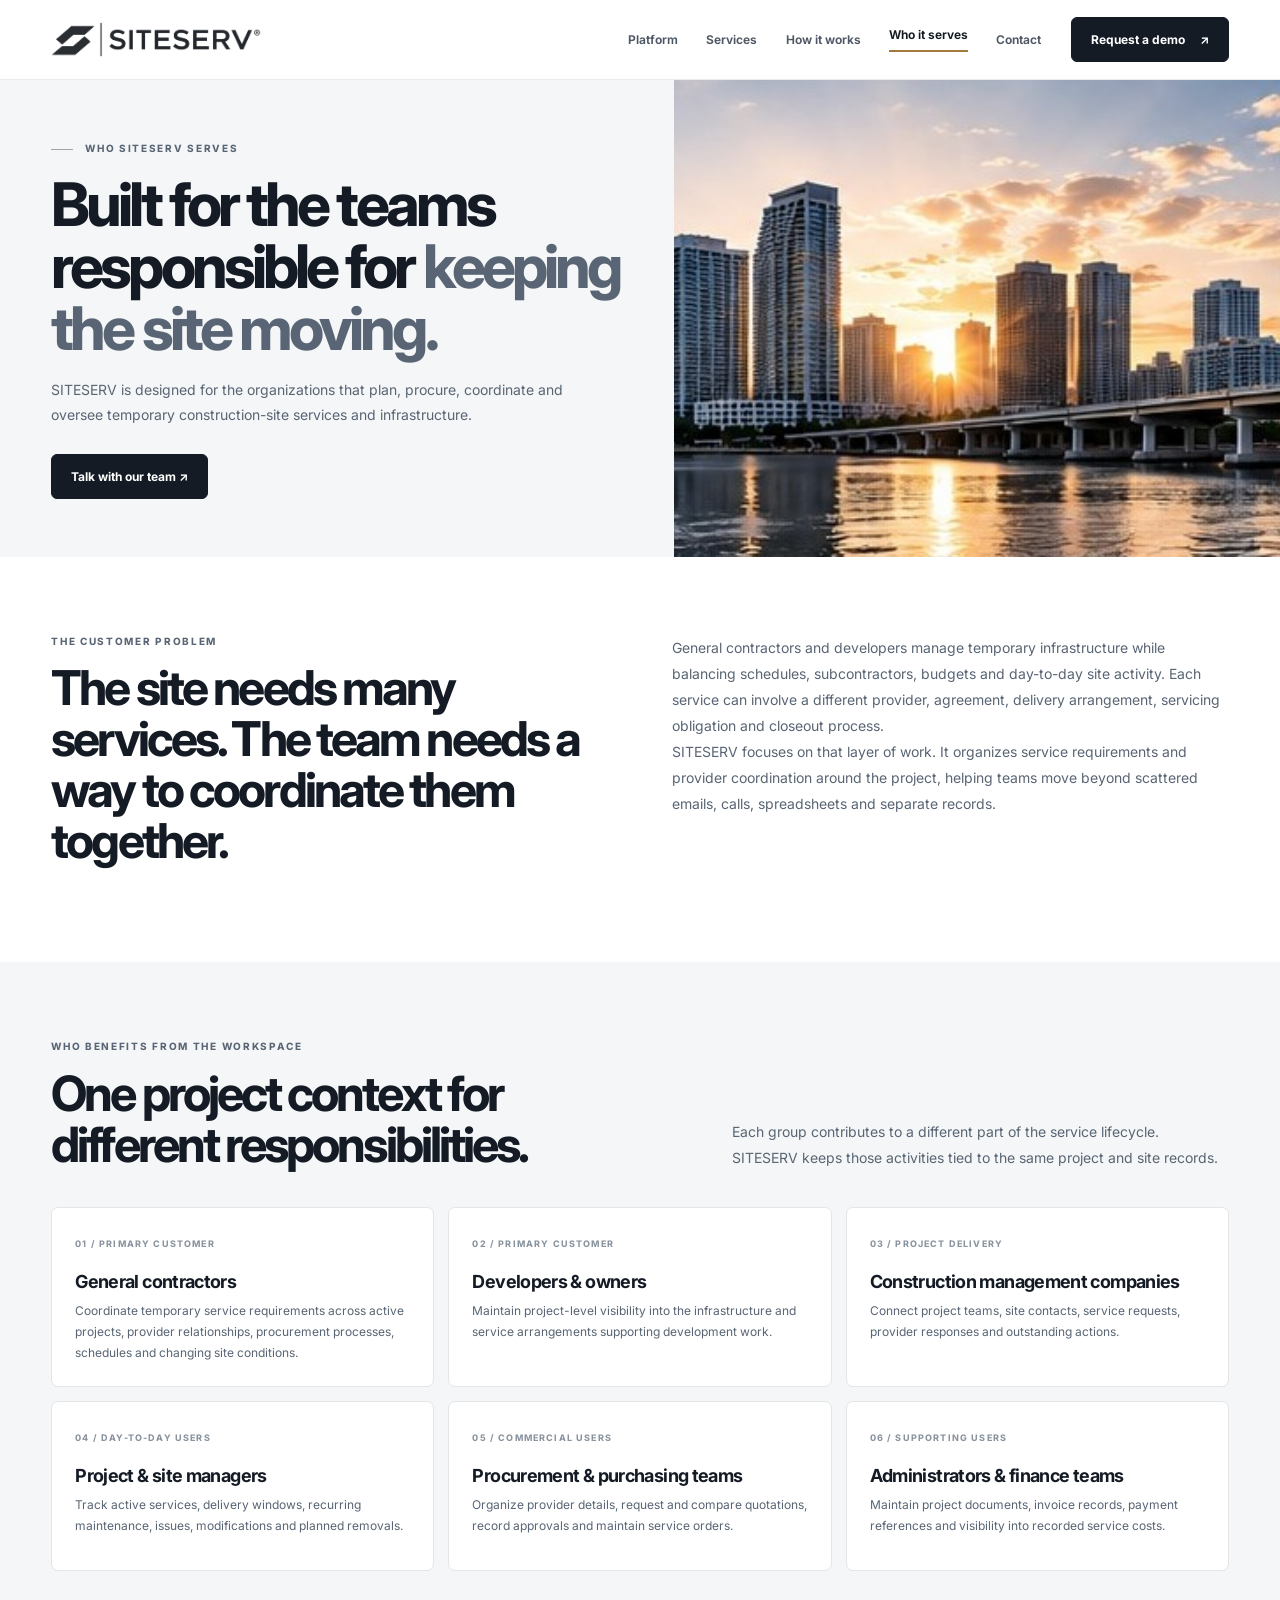
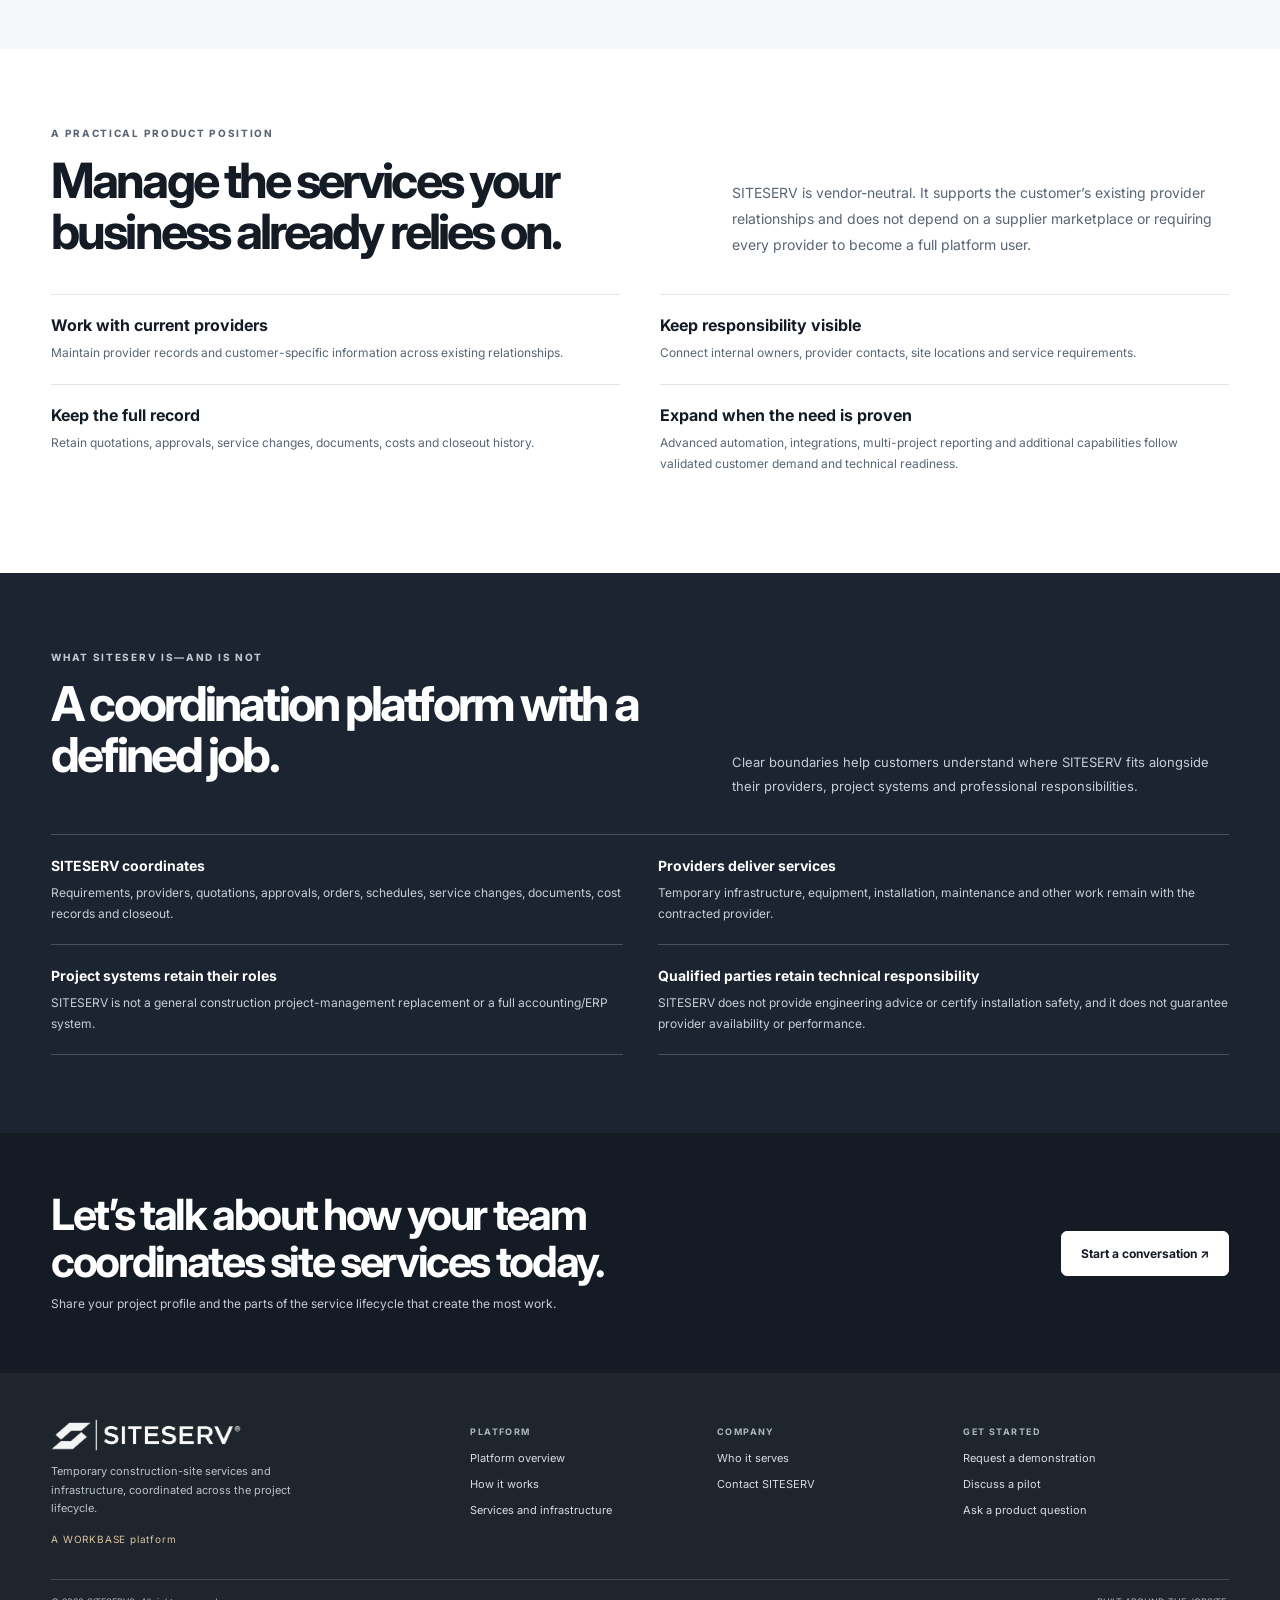
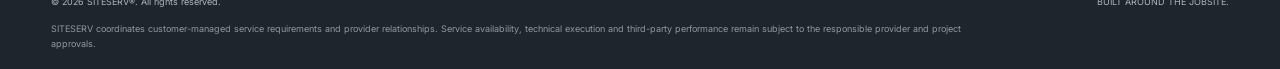
==== about.html @ b241f495 "Initial SITESERV website upload" ====
<!doctype html>
<html lang="en"><head>
<meta charset="utf-8"><meta name="viewport" content="width=device-width, initial-scale=1">
<meta name="description" content="Learn how SITESERV supports general contractors, developers, construction managers, project teams, procurement, operations and finance."><meta name="theme-color" content="#ffffff">
<meta property="og:title" content="Who SITESERV Serves | Construction Project Teams"><meta property="og:description" content="Learn how SITESERV supports general contractors, developers, construction managers, project teams, procurement, operations and finance."><meta property="og:type" content="website">
<title>Who SITESERV Serves | Construction Project Teams</title><link rel="icon" href="assets/siteserv-favicon.png">
<link rel="preconnect" href="https://fonts.googleapis.com"><link rel="preconnect" href="https://fonts.gstatic.com" crossorigin>
<link href="https://fonts.googleapis.com/css2?family=Inter:wght@400;500;600;650;700;750;800&display=swap" rel="stylesheet">
<link rel="stylesheet" href="styles.css"></head><body><a class="skip" href="#main">Skip to content</a>
<header><div class="nav wrap-nav">
  <a class="logo" href="index.html" aria-label="SITESERV home"><img src="assets/siteserv-logo.png" alt="SITESERV"></a>
  <button class="menu" type="button" aria-label="Open navigation" aria-expanded="false" aria-controls="primary-nav">☰</button>
  <nav class="navlinks" id="primary-nav" aria-label="Main navigation"><a href="platform.html" class="">Platform</a><a href="services.html" class="">Services</a><a href="approach.html" class="">How it works</a><a href="about.html" class="active">Who it serves</a><a href="contact.html" class="">Contact</a></nav>
  <a class="navcta" href="contact.html#demo-form">Request a demo <span aria-hidden="true">↗</span></a>
</div></header><main id="main">
<section class="page-hero"><div class="copy"><div class="eyebrow">WHO SITESERV SERVES</div><h1>Built for the teams responsible for <em>keeping the site moving.</em></h1><p>SITESERV is designed for the organizations that plan, procure, coordinate and oversee temporary construction-site services and infrastructure.</p><div class="actions"><a class="btn" href="contact.html#demo-form">Talk with our team ↗</a></div></div><div class="photo"><img src="assets/site-audience-city.jpg" alt="City skyline and commercial development context"></div></section>
<section class="section wrap"><div class="split align-start"><div><div class="label">THE CUSTOMER PROBLEM</div><h2>The site needs many services. The team needs a way to coordinate them together.</h2></div><div><p class="bodycopy">General contractors and developers manage temporary infrastructure while balancing schedules, subcontractors, budgets and day-to-day site activity. Each service can involve a different provider, agreement, delivery arrangement, servicing obligation and closeout process.</p><p class="bodycopy">SITESERV focuses on that layer of work. It organizes service requirements and provider coordination around the project, helping teams move beyond scattered emails, calls, spreadsheets and separate records.</p></div></div></section>
<section class="section cloud"><div class="wrap"><div class="section-head"><div><div class="label">WHO BENEFITS FROM THE WORKSPACE</div><h2>One project context for different responsibilities.</h2></div><p>Each group contributes to a different part of the service lifecycle. SITESERV keeps those activities tied to the same project and site records.</p></div><div class="audience-cards">
<article><span>01 / PRIMARY CUSTOMER</span><h3>General contractors</h3><p>Coordinate temporary service requirements across active projects, provider relationships, procurement processes, schedules and changing site conditions.</p></article>
<article><span>02 / PRIMARY CUSTOMER</span><h3>Developers & owners</h3><p>Maintain project-level visibility into the infrastructure and service arrangements supporting development work.</p></article>
<article><span>03 / PROJECT DELIVERY</span><h3>Construction management companies</h3><p>Connect project teams, site contacts, service requests, provider responses and outstanding actions.</p></article>
<article><span>04 / DAY-TO-DAY USERS</span><h3>Project & site managers</h3><p>Track active services, delivery windows, recurring maintenance, issues, modifications and planned removals.</p></article>
<article><span>05 / COMMERCIAL USERS</span><h3>Procurement & purchasing teams</h3><p>Organize provider details, request and compare quotations, record approvals and maintain service orders.</p></article>
<article><span>06 / SUPPORTING USERS</span><h3>Administrators & finance teams</h3><p>Maintain project documents, invoice records, payment references and visibility into recorded service costs.</p></article>
</div></div></section>
<section class="section wrap"><div class="section-head"><div><div class="label">A PRACTICAL PRODUCT POSITION</div><h2>Manage the services your business already relies on.</h2></div><p>SITESERV is vendor-neutral. It supports the customer’s existing provider relationships and does not depend on a supplier marketplace or requiring every provider to become a full platform user.</p></div><div class="feature-list"><article class="feature"><h3>Work with current providers</h3><p>Maintain provider records and customer-specific information across existing relationships.</p></article><article class="feature"><h3>Keep responsibility visible</h3><p>Connect internal owners, provider contacts, site locations and service requirements.</p></article><article class="feature"><h3>Keep the full record</h3><p>Retain quotations, approvals, service changes, documents, costs and closeout history.</p></article><article class="feature"><h3>Expand when the need is proven</h3><p>Advanced automation, integrations, multi-project reporting and additional capabilities follow validated customer demand and technical readiness.</p></article></div></section>
<section class="section dark-section"><div class="wrap"><div class="section-head dark-head"><div><div class="label light">WHAT SITESERV IS—AND IS NOT</div><h2>A coordination platform with a defined job.</h2></div><p>Clear boundaries help customers understand where SITESERV fits alongside their providers, project systems and professional responsibilities.</p></div><div class="boundary-list"><div><b>SITESERV coordinates</b><p>Requirements, providers, quotations, approvals, orders, schedules, service changes, documents, cost records and closeout.</p></div><div><b>Providers deliver services</b><p>Temporary infrastructure, equipment, installation, maintenance and other work remain with the contracted provider.</p></div><div><b>Project systems retain their roles</b><p>SITESERV is not a general construction project-management replacement or a full accounting/ERP system.</p></div><div><b>Qualified parties retain technical responsibility</b><p>SITESERV does not provide engineering advice or certify installation safety, and it does not guarantee provider availability or performance.</p></div></div></div></section>
<section class="band"><div class="wrap"><div><h2>Let’s talk about how your team coordinates site services today.</h2><p>Share your project profile and the parts of the service lifecycle that create the most work.</p></div><a class="btn" href="contact.html#demo-form">Start a conversation ↗</a></div></section>
</main><footer class="footer"><div class="wrap">
  <div class="footgrid">
    <div class="footbrand"><img src="assets/siteserv-logo.png" alt="SITESERV"><p>Temporary construction-site services and infrastructure, coordinated across the project lifecycle.</p><div class="endorsement">A WORKBASE platform</div></div>
    <div class="footcol"><b>PLATFORM</b><a href="platform.html">Platform overview</a><a href="approach.html">How it works</a><a href="services.html">Services and infrastructure</a></div>
    <div class="footcol"><b>COMPANY</b><a href="about.html">Who it serves</a><a href="contact.html">Contact SITESERV</a></div>
    <div class="footcol"><b>GET STARTED</b><a href="contact.html#demo-form">Request a demonstration</a><a href="contact.html#demo-form">Discuss a pilot</a><a href="contact.html#demo-form">Ask a product question</a></div>
  </div>
  <div class="foot-bottom"><span>© <span data-year></span> SITESERV®. All rights reserved.</span><span>BUILT AROUND THE JOBSITE.</span></div>
  <p class="footnote">SITESERV coordinates customer-managed service requirements and provider relationships. Service availability, technical execution and third-party performance remain subject to the responsible provider and project approvals.</p>
</div></footer><script src="script.js"></script></body></html>
---- styles.css ----
:root{--ink:#151b25;--navy:#172130;--slate:#596574;--muted:#8a949f;--cloud:#f4f6f7;--line:#e2e6e9;--white:#fff;--accent:#a47a3c;--max:1280px;--g:clamp(22px,4vw,58px)}
*{box-sizing:border-box}html{scroll-behavior:smooth;scroll-padding-top:90px}body{margin:0;color:var(--ink);font-family:Inter,Arial,sans-serif;-webkit-font-smoothing:antialiased;text-rendering:optimizeLegibility}a{color:inherit;text-decoration:none}img{display:block;max-width:100%}button,input,select,textarea{font:inherit}.skip{position:absolute;left:-999px}.skip:focus{left:12px;top:12px;z-index:999;background:#fff;padding:12px;border:1px solid var(--line)}
header{height:80px;position:sticky;top:0;z-index:50;background:rgba(255,255,255,.96);backdrop-filter:blur(16px);border-bottom:1px solid #e9ecef}.wrap{max-width:var(--max);margin:auto;padding-left:var(--g);padding-right:var(--g)}.wrap-nav{max-width:1480px}.nav{height:100%;padding:0 var(--g);display:flex;align-items:center;gap:30px}.logo{width:210px;flex-shrink:0}.logo img{width:100%;height:auto}.navlinks{margin-left:auto;display:flex;align-items:center;gap:clamp(16px,2.2vw,32px)}.navlinks a,.navcta{font-size:12px;font-weight:650;color:#4e5864;white-space:nowrap}.navlinks a:hover,.navlinks a.active{color:#111820}.navlinks a.active:after{content:"";display:block;height:2px;background:var(--accent);margin-top:8px}.navcta,.btn{display:inline-flex;align-items:center;justify-content:center;gap:15px;padding:14px 19px;border:1px solid var(--ink);border-radius:6px;background:var(--ink);color:#fff;font-size:12px;font-weight:700;transition:transform .2s,background .2s,border-color .2s}.navcta:hover,.btn:hover{transform:translateY(-2px);background:#333d49;border-color:#333d49}.btn.secondary{background:transparent;color:var(--ink);border-color:#aeb7c0}.btn.secondary:hover{background:#fff}.menu{display:none;background:none;border:0;font-size:23px;color:var(--ink)}
.eyebrow,.label{font-size:10px;font-weight:750;letter-spacing:.17em;color:var(--slate);text-transform:uppercase}.eyebrow:before{content:"";display:inline-block;width:22px;height:1px;background:#9da5ae;vertical-align:middle;margin-right:12px}.hero{display:grid;grid-template-columns:.92fr 1.08fr;min-height:540px;background:var(--cloud);overflow:hidden}.hero-copy{padding:70px 4vw 62px max(var(--g),calc((100vw - var(--max))/2 + var(--g)));display:flex;flex-direction:column;justify-content:center;align-items:flex-start}.hero h1{font-size:clamp(43px,5.1vw,68px);line-height:1.01;letter-spacing:-.065em;font-weight:750;margin:24px 0 20px;max-width:670px}.hero h1 em,.page-hero h1 em,h2 em{font-style:normal;color:#596575}.lead{font-size:17px;line-height:1.58;font-weight:550;max-width:560px;margin:0;color:#38424e}.sublead{font-size:13px;line-height:1.75;color:var(--slate);max-width:530px;margin:13px 0 0}.actions{display:flex;gap:10px;flex-wrap:wrap;margin-top:27px}.hero-image{position:relative;min-height:540px}.hero-image img{position:absolute;width:100%;height:100%;object-fit:cover}.image-tag{position:absolute;right:24px;bottom:22px;color:#fff;font-size:9px;font-weight:700;letter-spacing:.15em;text-shadow:0 2px 8px #121820;background:rgba(18,27,38,.35);padding:10px 12px;border-radius:2px}.hero-proof{display:flex;gap:12px;align-items:center;flex-wrap:wrap;margin-top:30px;color:#606b78;font-size:8px;font-weight:750;letter-spacing:.12em}.hero-proof i{display:block;width:3px;height:3px;border-radius:50%;background:var(--accent)}
.service-ribbon{border-bottom:1px solid var(--line);background:#fff}.ribbon-grid{display:grid;grid-template-columns:repeat(6,1fr);padding-top:20px;padding-bottom:20px}.ribbon-grid div{padding:8px 14px;border-left:1px solid var(--line);display:flex;flex-direction:column;gap:7px}.ribbon-grid div:first-child{border:0;padding-left:0}.ribbon-grid b{font-size:9px;color:var(--accent);letter-spacing:.12em}.ribbon-grid span{font-size:11px;font-weight:650;color:#485360}
.section{padding-top:78px;padding-bottom:78px}.section.cloud{background:var(--cloud)}.tight-section{padding-top:55px;padding-bottom:55px}.section-head{display:grid;grid-template-columns:1fr .8fr;gap:60px;align-items:end;margin-bottom:36px}.section h2,.section-head h2{font-size:clamp(32px,3.8vw,49px);line-height:1.06;letter-spacing:-.06em;margin:16px 0 0;font-weight:720}.section-head>p,.bodycopy{font-size:14px;line-height:1.85;color:var(--slate);margin:0;max-width:550px}.story-grid{display:grid;grid-template-columns:repeat(3,1fr);gap:14px}.story-card,.card{border:1px solid var(--line);border-radius:7px;padding:24px 24px 26px;background:#fff;min-height:190px}.num{font-size:9px;font-weight:750;color:var(--muted);letter-spacing:.14em}.story-card h3,.card h3{font-size:18px;line-height:1.2;letter-spacing:-.035em;margin:28px 0 9px}.story-card p,.card p{font-size:12px;line-height:1.8;color:var(--slate);margin:0}.flow-grid{display:grid;grid-template-columns:repeat(4,1fr);border-top:1px solid #d9dee3}.flow-grid article{padding:22px 24px 0 0;border-right:1px solid #d9dee3;margin-right:24px}.flow-grid article:last-child{border:0;margin:0}.flow-grid span{font-size:11px;color:var(--accent);font-weight:750}.flow-grid h3{font-size:17px;margin:20px 0 8px;letter-spacing:-.03em}.flow-grid p{font-size:12px;line-height:1.75;color:var(--slate);margin:0}.section-link{margin-top:27px}.textlink{display:inline-flex;align-items:center;gap:12px;font-size:12px;font-weight:750;border-bottom:1px solid #9ba4ae;padding-bottom:7px}.textlink:hover{color:var(--accent);border-color:var(--accent)}.split{display:grid;grid-template-columns:1fr 1fr;gap:64px;align-items:center}.split.align-start{align-items:start}.split h2{font-size:clamp(32px,3.8vw,48px);line-height:1.06;letter-spacing:-.06em;margin:16px 0 17px}.split p{font-size:14px;line-height:1.85;color:var(--slate)}.image-frame{position:relative}.image-frame img{width:100%;height:335px;object-fit:cover;border-radius:5px}.frame-caption{font-size:9px;letter-spacing:.13em;font-weight:750;color:#65707c;margin-top:11px}.dark-section{background:#1b2430;color:#fff;padding:78px 0}.dark-split{display:grid;grid-template-columns:1fr .95fr;gap:70px;align-items:center}.dark-section h2{font-size:clamp(32px,4vw,48px);line-height:1.06;letter-spacing:-.06em;margin:16px 0 18px}.dark-section p{font-size:13px;line-height:1.85;color:#c7ced6;max-width:580px}.light{color:#c1c9d1}.light-btn{background:#fff;color:var(--ink);border-color:#fff;margin-top:16px}.light-btn:hover{background:#edf0f3;border-color:#edf0f3}.dark-points{border-left:1px solid #505b68;padding-left:30px;display:grid;grid-template-columns:1fr 1fr;gap:24px 28px}.dark-points div{display:flex;flex-direction:column;gap:7px}.dark-points b{font-size:14px}.dark-points span{font-size:11px;line-height:1.65;color:#c0c8d1}.audience-grid,.role-grid,.oversight-grid{display:grid;grid-template-columns:repeat(3,1fr);border-top:1px solid var(--line)}.audience-grid div,.role-grid div,.oversight-grid div{padding:20px 22px 20px 0;border-bottom:1px solid var(--line);display:flex;flex-direction:column;gap:8px}.audience-grid b,.role-grid b,.oversight-grid b{font-size:14px}.audience-grid span,.role-grid span,.oversight-grid span{font-size:12px;line-height:1.7;color:var(--slate)}.banner-cta{display:flex;align-items:center;justify-content:space-between;gap:36px}.banner-cta h2{font-size:clamp(27px,3vw,39px);line-height:1.1;letter-spacing:-.055em;margin:13px 0 8px;max-width:740px}.banner-cta p{font-size:13px;line-height:1.7;color:var(--slate);margin:0}.banner-cta .btn{flex-shrink:0}
.page-hero{display:grid;grid-template-columns:1fr .9fr;min-height:410px;background:var(--cloud)}.page-hero .copy{padding:62px var(--g) 58px max(var(--g),calc((100vw - var(--max))/2 + var(--g)));display:flex;flex-direction:column;justify-content:center;align-items:flex-start}.page-hero h1{font-size:clamp(40px,4.7vw,61px);line-height:1.03;letter-spacing:-.065em;margin:20px 0 17px;max-width:650px;font-weight:740}.page-hero p{font-size:14px;line-height:1.8;color:var(--slate);max-width:520px;margin:0}.page-hero .photo{min-height:410px}.page-hero .photo img{width:100%;height:100%;object-fit:cover}.quote-row{display:grid;grid-template-columns:1fr 1fr;gap:50px;padding:42px 0;border-bottom:1px solid var(--line);align-items:center}.quote-row h2{font-size:27px;line-height:1.25;letter-spacing:-.04em;margin:0;border-left:3px solid var(--accent);padding-left:24px}.quote-row p{font-size:14px;line-height:1.8;color:var(--slate);margin:0}
.workspace{border:1px solid #cfd6dd;border-radius:9px;overflow:hidden;background:#fff;box-shadow:0 18px 40px rgba(24,34,46,.08)}.workspace-top{background:#1b2430;color:#fff;display:flex;justify-content:space-between;align-items:center;padding:15px 20px}.workspace-brand{display:flex;align-items:center;gap:9px}.workspace-brand b{font-size:13px;letter-spacing:.07em}.workspace-brand small{font-size:8px;color:#b9c2cc;margin-left:12px;letter-spacing:.12em}.mini-mark{width:23px;height:23px;border:1px solid #647080;display:grid;place-items:center;font-weight:800;font-size:12px}.workspace-project{font-size:9px;letter-spacing:.12em;color:#c2cad3}.workspace-body{display:grid;grid-template-columns:200px 1fr;min-height:280px}.workspace-side{background:#f0f2f4;padding:20px;display:flex;flex-direction:column;gap:14px}.workspace-side b{font-size:9px;color:#7c8793;letter-spacing:.14em;margin-bottom:4px}.workspace-side span{font-size:11px;color:#53606d}.workspace-side .selected{background:#e0e5e9;padding:9px;border-radius:4px;color:#172130;font-weight:700}.workspace-main{padding:22px 26px}.workspace-heading{display:flex;justify-content:space-between;align-items:center}.workspace-heading small{font-size:9px;color:#8b95a1;letter-spacing:.12em}.workspace-heading h3{font-size:20px;margin:6px 0 2px}.workspace-heading p{font-size:11px;color:var(--slate);margin:0}.status-pill,.state{display:inline-block;font-size:9px;color:#53606d;background:#edf1f3;border-radius:20px;padding:5px 9px}.workspace-stats{display:grid;grid-template-columns:repeat(3,1fr);gap:10px;margin:20px 0}.workspace-stats div{border:1px solid var(--line);padding:12px;border-radius:5px;display:flex;flex-direction:column;gap:6px}.workspace-stats small{font-size:9px;color:var(--muted)}.workspace-stats b{font-size:12px}.workspace-table{border:1px solid var(--line);border-radius:5px;overflow:hidden}.workspace-table>div{display:grid;grid-template-columns:1.1fr .7fr 1fr;gap:12px;padding:11px 13px;border-top:1px solid var(--line);font-size:10px;align-items:center}.workspace-table>div:first-child{border:0}.workspace-table .table-head{background:#f7f8f9;font-size:8px;font-weight:750;letter-spacing:.11em;color:#87919c}.workspace-table b{font-size:10px}.active-state{background:#e9f2eb;color:#45634d}.review-state{background:#f6f0e4;color:#8a6632}.micro-note{font-size:10px;line-height:1.6;color:var(--muted);margin:11px 0 0}
.capability-list{border-top:1px solid #dce1e5}.capability{display:grid;grid-template-columns:58px 1fr;gap:20px;padding:24px 0;border-bottom:1px solid #dce1e5}.cap-num{font-size:12px;letter-spacing:.1em;font-weight:750;color:var(--accent)}.capability h3{font-size:20px;letter-spacing:-.035em;margin:0 0 8px}.capability p{font-size:13px;line-height:1.8;color:var(--slate);max-width:900px;margin:0 0 10px}.capability ul{display:grid;grid-template-columns:1fr 1fr;gap:6px 28px;margin:12px 0 0;padding-left:17px}.capability li{font-size:11px;line-height:1.65;color:#566270}.role-grid{grid-template-columns:repeat(3,1fr)}.roadmap-grid{display:grid;grid-template-columns:1fr 1fr;gap:16px;margin-top:28px}.roadmap-grid article{border:1px solid #465260;border-radius:7px;padding:24px}.roadmap-grid span{font-size:9px;font-weight:750;letter-spacing:.14em;color:#c7a16a}.roadmap-grid h3{font-size:20px;margin:18px 0 10px}.roadmap-grid p{font-size:12px;line-height:1.8;color:#c6ced7;margin:0}.roadmap-note{font-size:11px!important;color:#d0d7df!important;border-left:2px solid #b88c54;padding-left:14px;margin-top:20px}.dark-head>p{color:#c5ced7}
.boundary{display:grid;grid-template-columns:.9fr 1.1fr;gap:60px;align-items:start;padding:30px 0;border-top:1px solid var(--line);border-bottom:1px solid var(--line)}.boundary h2{font-size:clamp(29px,3.3vw,42px);line-height:1.08;letter-spacing:-.055em;margin:15px 0 0}.boundary-copy p{font-size:13px;line-height:1.85;color:var(--slate);margin:0 0 14px}.boundary-copy p:last-child{margin-bottom:0}
.service-grid{display:grid;grid-template-columns:repeat(3,1fr);gap:14px}.service-card{background:#fff;border:1px solid var(--line);border-radius:7px;padding:23px;min-height:235px}.service-card .icon{font-size:25px;color:var(--accent);margin-bottom:22px}.service-card h3{font-size:17px;line-height:1.2;margin:10px 0 8px;letter-spacing:-.03em}.service-card p{font-size:11px;line-height:1.8;color:var(--slate);margin:0}.service-card .num{display:block;margin-top:6px}.configurable-card{background:#f9f8f5}.service-boundary{font-size:10px;line-height:1.7;color:var(--muted);margin:18px 0 0;padding-left:13px;border-left:2px solid var(--accent);max-width:950px}.detail-panel{border:1px solid var(--line);border-radius:7px;padding:26px;background:#fff;box-shadow:0 10px 30px rgba(20,28,38,.05)}.detail-panel h3{font-size:21px;margin:18px 0 10px}.detail-row{display:flex;justify-content:space-between;gap:16px;border-top:1px solid var(--line);padding:12px 0;font-size:11px}.detail-row span{color:var(--slate)}.detail-row b{text-align:right}.detail-panel small{display:block;font-size:9px;color:var(--muted);margin-top:12px}.cards{display:grid;grid-template-columns:repeat(3,1fr);gap:14px}
.lifecycle{border-top:1px solid var(--line)}.lifecycle article{display:grid;grid-template-columns:66px 1fr;gap:22px;padding:22px 0;border-bottom:1px solid var(--line)}.lifecycle article>span{font-size:12px;font-weight:800;letter-spacing:.12em;color:var(--accent)}.lifecycle small{font-size:9px;letter-spacing:.16em;font-weight:750;color:var(--muted)}.lifecycle h3{font-size:20px;margin:8px 0 7px;letter-spacing:-.035em}.lifecycle p{font-size:13px;line-height:1.8;color:var(--slate);margin:0;max-width:920px}.status-flow{display:flex;align-items:center;gap:10px;flex-wrap:wrap}.status-flow span{padding:10px 12px;border:1px solid #d5dbe1;background:#fff;border-radius:4px;font-size:10px;font-weight:700}.status-flow i{font-size:11px;color:var(--accent);font-style:normal}.oversight-grid{grid-template-columns:repeat(4,1fr)}.history-grid{display:grid;grid-template-columns:repeat(3,1fr);gap:22px;border-top:1px solid #475260;padding-top:22px}.history-grid h3{font-size:16px;margin:0 0 8px}.history-grid p{font-size:12px;margin:0}.band{background:var(--ink);color:#fff;padding:58px 0}.band .wrap{display:flex;justify-content:space-between;align-items:center;gap:36px}.band h2{font-size:clamp(29px,3.7vw,43px);line-height:1.08;letter-spacing:-.055em;margin:0;max-width:730px}.band p{color:#c4cbd2;max-width:510px;font-size:12px;line-height:1.8;margin:9px 0 0}.band .btn{background:#fff;color:var(--ink);border-color:#fff;flex-shrink:0}.band .btn:hover{background:#e9edf0}
.audience-cards{display:grid;grid-template-columns:repeat(3,1fr);gap:14px}.audience-cards article{background:#fff;border:1px solid var(--line);border-radius:7px;padding:23px;min-height:170px}.audience-cards span{font-size:9px;letter-spacing:.13em;color:var(--muted);font-weight:750}.audience-cards h3{font-size:18px;margin:20px 0 8px;letter-spacing:-.035em}.audience-cards p{font-size:12px;line-height:1.75;color:var(--slate);margin:0}.feature-list{display:grid;grid-template-columns:1fr 1fr;gap:0 40px}.feature{padding:20px 0;border-top:1px solid var(--line)}.feature h3{font-size:16px;margin:0 0 7px}.feature p{font-size:12px;line-height:1.8;color:var(--slate);margin:0}.boundary-list{display:grid;grid-template-columns:1fr 1fr;gap:0 35px;border-top:1px solid #465260}.boundary-list>div{padding:20px 0;border-bottom:1px solid #465260}.boundary-list b{font-size:14px}.boundary-list p{margin:7px 0 0;font-size:12px;line-height:1.75}
.contact-grid{display:grid;grid-template-columns:.8fr 1.2fr;gap:58px;align-items:start}.contact-intro h2{font-size:clamp(32px,3.5vw,43px);line-height:1.06;letter-spacing:-.06em;margin:16px 0 17px}.contact-intro p{font-size:13px;line-height:1.8;color:var(--slate)}.contact-points{margin-top:25px;border-top:1px solid var(--line)}.contact-points div{padding:15px 0;border-bottom:1px solid var(--line);display:flex;flex-direction:column;gap:5px}.contact-points b{font-size:13px}.contact-points span{font-size:11px;line-height:1.65;color:var(--slate)}.contact-note{font-size:10px!important;color:var(--muted)!important;margin-top:20px}.formbox{background:var(--cloud);border:1px solid var(--line);border-radius:8px;padding:30px}.formbox h3{font-size:24px;margin:13px 0 7px;letter-spacing:-.04em}.formbox>p{font-size:12px;line-height:1.7;color:var(--slate);margin:0 0 22px}.formgrid{display:grid;grid-template-columns:1fr 1fr;gap:14px}.formgrid label{display:flex;flex-direction:column;gap:7px;font-size:10px;font-weight:700;color:#424b56}.formgrid .full{grid-column:1/-1}.formgrid input,.formgrid select,.formgrid textarea{width:100%;border:1px solid #d5dbe0;background:#fff;border-radius:5px;padding:12px;color:var(--ink);outline:none;font-size:12px}.formgrid input:focus,.formgrid select:focus,.formgrid textarea:focus{border-color:#7d8996;box-shadow:0 0 0 3px #e0e5e9}.formgrid textarea{min-height:105px;resize:vertical}.formgrid textarea.short-area{min-height:75px}.formsubmit{margin-top:18px}.note{font-size:9px;line-height:1.6;color:var(--muted);margin-top:12px}.hidden-field{display:none}
.footer{background:#1f252d;color:#fff;padding:46px 0 18px}.footgrid{display:grid;grid-template-columns:1.45fr .8fr .8fr 1fr;gap:34px;padding-bottom:34px}.footbrand img{width:190px;filter:brightness(0) invert(1)}.footbrand p{font-size:11px;color:#bbc2ca;line-height:1.7;max-width:250px}.endorsement{font-size:10px;letter-spacing:.08em;color:#d9c29e;margin-top:15px}.footcol b{font-size:9px;letter-spacing:.16em;color:#aeb6bf}.footcol a{display:block;font-size:11px;color:#d8dde2;margin-top:12px}.footcol a:hover{color:#fff}.foot-bottom{border-top:1px solid #444a51;padding-top:16px;display:flex;justify-content:space-between;color:#aeb6bf;font-size:9px}.footnote{font-size:9px;line-height:1.6;color:#8f99a3;margin:15px 0 0;max-width:950px}
.reveal{opacity:0;transform:translateY(18px);transition:opacity .65s ease,transform .65s cubic-bezier(.2,.7,.2,1)}.reveal.visible{opacity:1;transform:none}.reveal.delay1{transition-delay:.1s}.reveal.delay2{transition-delay:.2s}.reveal.delay3{transition-delay:.3s}
@media(max-width:980px){.nav{gap:15px}.logo{width:170px}.navlinks{gap:13px}.navlinks a{font-size:10px}.navcta{padding:12px;font-size:10px}.hero,.page-hero{grid-template-columns:1fr}.hero-copy,.page-hero .copy{padding:58px var(--g)}.hero-image{min-height:350px}.page-hero .photo{min-height:320px}.section-head,.split,.dark-split,.contact-grid,.boundary{grid-template-columns:1fr;gap:25px}.story-grid,.cards,.service-grid,.audience-cards{grid-template-columns:repeat(2,1fr)}.flow-grid{grid-template-columns:repeat(2,1fr);row-gap:22px}.flow-grid article:nth-child(2){border:0;margin:0}.ribbon-grid{grid-template-columns:repeat(3,1fr)}.ribbon-grid div:nth-child(4){border:0;padding-left:0}.oversight-grid{grid-template-columns:repeat(2,1fr)}.footgrid{grid-template-columns:1.2fr 1fr 1fr}.footcol:last-child{grid-column:2/-1}.dark-points{border-left:0;padding-left:0}.capability{grid-template-columns:45px 1fr}}
@media(max-width:640px){header{height:68px}.nav{padding:0 18px}.logo{width:155px}.menu{display:block;margin-left:auto}.navlinks{display:none;position:absolute;top:68px;left:0;right:0;background:#fff;border-bottom:1px solid var(--line);padding:18px 22px;flex-direction:column;align-items:flex-start;box-shadow:0 10px 25px rgba(20,28,38,.08)}.navlinks.open{display:flex}.navlinks a{font-size:13px}.navlinks a.active:after{display:none}.navcta{display:none}.hero-copy,.page-hero .copy{padding:49px 22px}.hero h1,.page-hero h1{font-size:43px}.hero-image{min-height:285px}.page-hero .photo{min-height:260px}.hero-proof{gap:8px}.hero-proof span{font-size:7px}.ribbon-grid{grid-template-columns:repeat(2,1fr);padding:12px 22px}.ribbon-grid div,.ribbon-grid div:nth-child(4){border-left:1px solid var(--line);padding:8px 10px}.ribbon-grid div:nth-child(odd){border:0;padding-left:0}.section{padding-top:58px;padding-bottom:58px}.tight-section{padding-top:42px;padding-bottom:42px}.section-head{margin-bottom:26px;gap:15px}.story-grid,.cards,.service-grid,.audience-cards,.flow-grid,.role-grid,.oversight-grid,.history-grid,.roadmap-grid,.boundary-list,.feature-list,.dark-points{grid-template-columns:1fr}.flow-grid article,.flow-grid article:nth-child(2){border-right:0;border-bottom:1px solid #d9dee3;margin:0;padding:17px 0}.flow-grid article:last-child{border-bottom:0}.split{gap:24px}.image-frame img{height:240px}.dark-section{padding:58px 0}.dark-points{gap:16px}.workspace-body{grid-template-columns:1fr}.workspace-side{display:grid;grid-template-columns:1fr 1fr;gap:9px;padding:13px}.workspace-side b{grid-column:1/-1}.workspace-side span{font-size:9px}.workspace-main{padding:15px}.workspace-stats{grid-template-columns:1fr}.workspace-table>div{grid-template-columns:1fr .7fr;gap:7px}.workspace-table>div span:last-child{grid-column:1/-1}.workspace-brand small{display:none}.workspace-project{font-size:7px}.capability{grid-template-columns:28px 1fr;gap:12px;padding:20px 0}.capability h3{font-size:18px}.capability ul{grid-template-columns:1fr}.service-card{min-height:0}.lifecycle article{grid-template-columns:35px 1fr;gap:14px;padding:19px 0}.status-flow{gap:6px}.status-flow span{font-size:9px;padding:8px}.status-flow i{display:none}.boundary{gap:18px;padding:24px 0}.band{padding:45px 0}.band .wrap,.banner-cta{align-items:flex-start;flex-direction:column;gap:20px}.banner-cta .btn{width:100%}.formbox{padding:20px}.formgrid{grid-template-columns:1fr}.formgrid .full{grid-column:auto}.footgrid{grid-template-columns:1fr 1fr;gap:25px}.footbrand{grid-column:1/-1}.footcol:last-child{grid-column:auto}.foot-bottom{gap:10px;flex-direction:column}.quote-row{grid-template-columns:1fr;gap:16px;padding:30px 0}}
@media(prefers-reduced-motion:reduce){*,*:before,*:after{scroll-behavior:auto!important;animation:none!important;transition:none!important}.reveal{opacity:1;transform:none}}
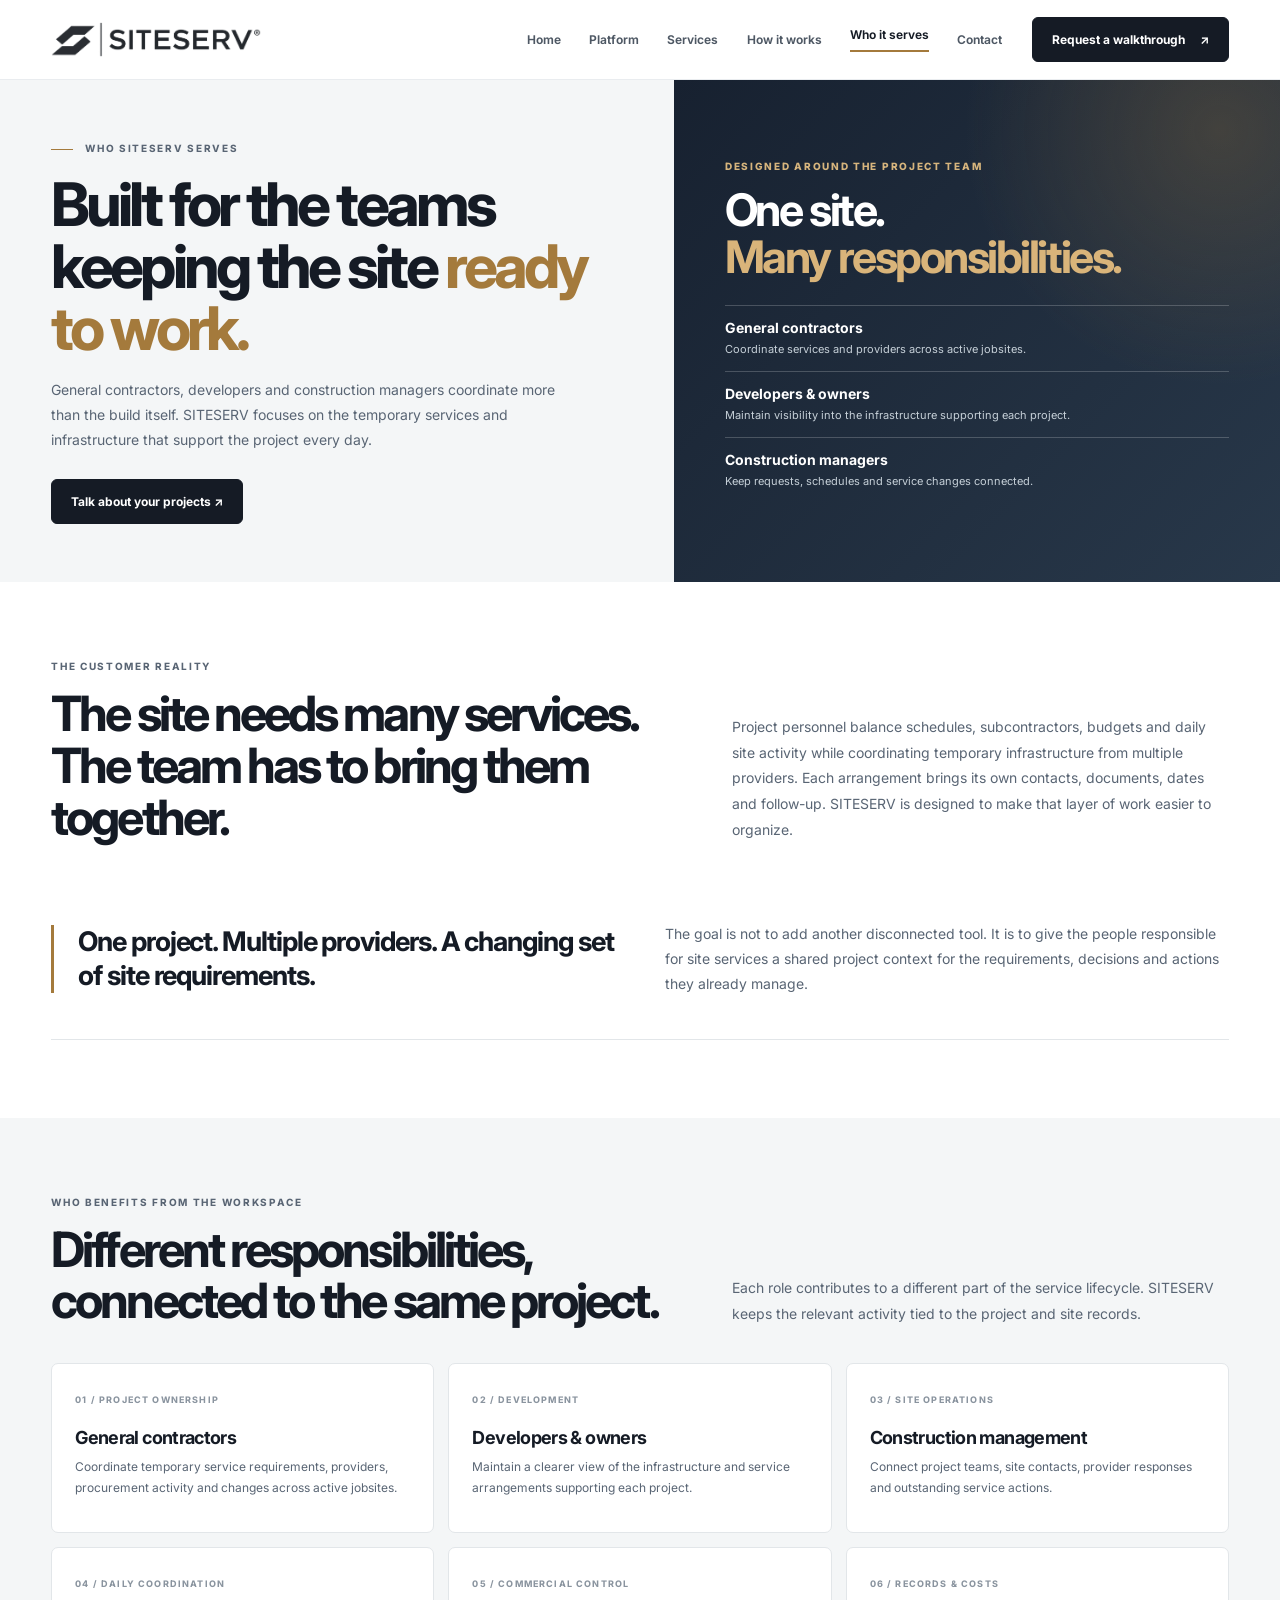
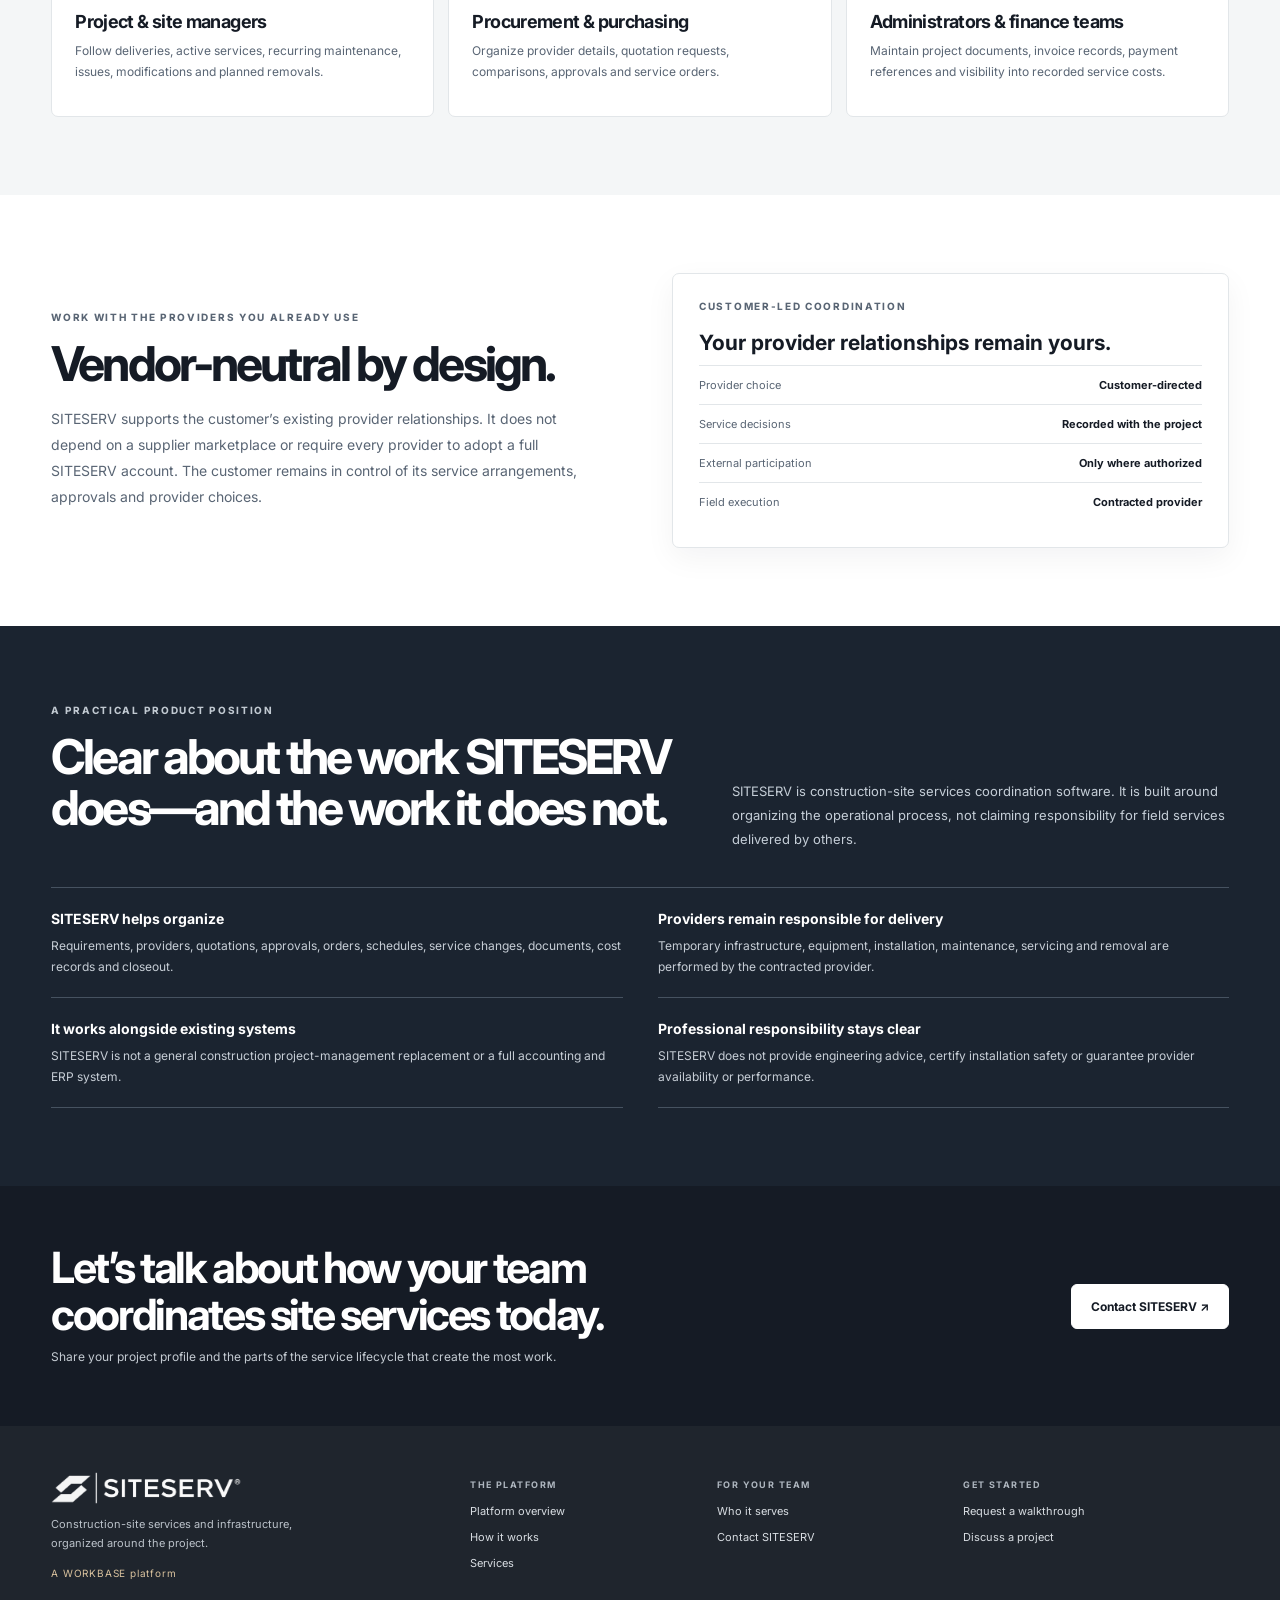
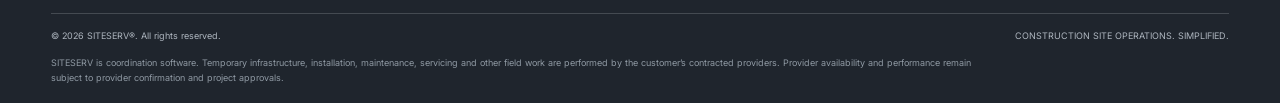
==== commit 7aa5cba9: "Updated site" ====
--- a/about.html
+++ b/about.html
@@ -1,38 +1,13 @@
-<!doctype html>
-<html lang="en"><head>
-<meta charset="utf-8"><meta name="viewport" content="width=device-width, initial-scale=1">
-<meta name="description" content="Learn how SITESERV supports general contractors, developers, construction managers, project teams, procurement, operations and finance."><meta name="theme-color" content="#ffffff">
-<meta property="og:title" content="Who SITESERV Serves | Construction Project Teams"><meta property="og:description" content="Learn how SITESERV supports general contractors, developers, construction managers, project teams, procurement, operations and finance."><meta property="og:type" content="website">
-<title>Who SITESERV Serves | Construction Project Teams</title><link rel="icon" href="assets/siteserv-favicon.png">
-<link rel="preconnect" href="https://fonts.googleapis.com"><link rel="preconnect" href="https://fonts.gstatic.com" crossorigin>
-<link href="https://fonts.googleapis.com/css2?family=Inter:wght@400;500;600;650;700;750;800&display=swap" rel="stylesheet">
-<link rel="stylesheet" href="styles.css"></head><body><a class="skip" href="#main">Skip to content</a>
-<header><div class="nav wrap-nav">
-  <a class="logo" href="index.html" aria-label="SITESERV home"><img src="assets/siteserv-logo.png" alt="SITESERV"></a>
-  <button class="menu" type="button" aria-label="Open navigation" aria-expanded="false" aria-controls="primary-nav">☰</button>
-  <nav class="navlinks" id="primary-nav" aria-label="Main navigation"><a href="platform.html" class="">Platform</a><a href="services.html" class="">Services</a><a href="approach.html" class="">How it works</a><a href="about.html" class="active">Who it serves</a><a href="contact.html" class="">Contact</a></nav>
-  <a class="navcta" href="contact.html#demo-form">Request a demo <span aria-hidden="true">↗</span></a>
-</div></header><main id="main">
-<section class="page-hero"><div class="copy"><div class="eyebrow">WHO SITESERV SERVES</div><h1>Built for the teams responsible for <em>keeping the site moving.</em></h1><p>SITESERV is designed for the organizations that plan, procure, coordinate and oversee temporary construction-site services and infrastructure.</p><div class="actions"><a class="btn" href="contact.html#demo-form">Talk with our team ↗</a></div></div><div class="photo"><img src="assets/site-audience-city.jpg" alt="City skyline and commercial development context"></div></section>
-<section class="section wrap"><div class="split align-start"><div><div class="label">THE CUSTOMER PROBLEM</div><h2>The site needs many services. The team needs a way to coordinate them together.</h2></div><div><p class="bodycopy">General contractors and developers manage temporary infrastructure while balancing schedules, subcontractors, budgets and day-to-day site activity. Each service can involve a different provider, agreement, delivery arrangement, servicing obligation and closeout process.</p><p class="bodycopy">SITESERV focuses on that layer of work. It organizes service requirements and provider coordination around the project, helping teams move beyond scattered emails, calls, spreadsheets and separate records.</p></div></div></section>
-<section class="section cloud"><div class="wrap"><div class="section-head"><div><div class="label">WHO BENEFITS FROM THE WORKSPACE</div><h2>One project context for different responsibilities.</h2></div><p>Each group contributes to a different part of the service lifecycle. SITESERV keeps those activities tied to the same project and site records.</p></div><div class="audience-cards">
-<article><span>01 / PRIMARY CUSTOMER</span><h3>General contractors</h3><p>Coordinate temporary service requirements across active projects, provider relationships, procurement processes, schedules and changing site conditions.</p></article>
-<article><span>02 / PRIMARY CUSTOMER</span><h3>Developers & owners</h3><p>Maintain project-level visibility into the infrastructure and service arrangements supporting development work.</p></article>
-<article><span>03 / PROJECT DELIVERY</span><h3>Construction management companies</h3><p>Connect project teams, site contacts, service requests, provider responses and outstanding actions.</p></article>
-<article><span>04 / DAY-TO-DAY USERS</span><h3>Project & site managers</h3><p>Track active services, delivery windows, recurring maintenance, issues, modifications and planned removals.</p></article>
-<article><span>05 / COMMERCIAL USERS</span><h3>Procurement & purchasing teams</h3><p>Organize provider details, request and compare quotations, record approvals and maintain service orders.</p></article>
-<article><span>06 / SUPPORTING USERS</span><h3>Administrators & finance teams</h3><p>Maintain project documents, invoice records, payment references and visibility into recorded service costs.</p></article>
-</div></div></section>
-<section class="section wrap"><div class="section-head"><div><div class="label">A PRACTICAL PRODUCT POSITION</div><h2>Manage the services your business already relies on.</h2></div><p>SITESERV is vendor-neutral. It supports the customer’s existing provider relationships and does not depend on a supplier marketplace or requiring every provider to become a full platform user.</p></div><div class="feature-list"><article class="feature"><h3>Work with current providers</h3><p>Maintain provider records and customer-specific information across existing relationships.</p></article><article class="feature"><h3>Keep responsibility visible</h3><p>Connect internal owners, provider contacts, site locations and service requirements.</p></article><article class="feature"><h3>Keep the full record</h3><p>Retain quotations, approvals, service changes, documents, costs and closeout history.</p></article><article class="feature"><h3>Expand when the need is proven</h3><p>Advanced automation, integrations, multi-project reporting and additional capabilities follow validated customer demand and technical readiness.</p></article></div></section>
-<section class="section dark-section"><div class="wrap"><div class="section-head dark-head"><div><div class="label light">WHAT SITESERV IS—AND IS NOT</div><h2>A coordination platform with a defined job.</h2></div><p>Clear boundaries help customers understand where SITESERV fits alongside their providers, project systems and professional responsibilities.</p></div><div class="boundary-list"><div><b>SITESERV coordinates</b><p>Requirements, providers, quotations, approvals, orders, schedules, service changes, documents, cost records and closeout.</p></div><div><b>Providers deliver services</b><p>Temporary infrastructure, equipment, installation, maintenance and other work remain with the contracted provider.</p></div><div><b>Project systems retain their roles</b><p>SITESERV is not a general construction project-management replacement or a full accounting/ERP system.</p></div><div><b>Qualified parties retain technical responsibility</b><p>SITESERV does not provide engineering advice or certify installation safety, and it does not guarantee provider availability or performance.</p></div></div></div></section>
-<section class="band"><div class="wrap"><div><h2>Let’s talk about how your team coordinates site services today.</h2><p>Share your project profile and the parts of the service lifecycle that create the most work.</p></div><a class="btn" href="contact.html#demo-form">Start a conversation ↗</a></div></section>
-</main><footer class="footer"><div class="wrap">
-  <div class="footgrid">
-    <div class="footbrand"><img src="assets/siteserv-logo.png" alt="SITESERV"><p>Temporary construction-site services and infrastructure, coordinated across the project lifecycle.</p><div class="endorsement">A WORKBASE platform</div></div>
-    <div class="footcol"><b>PLATFORM</b><a href="platform.html">Platform overview</a><a href="approach.html">How it works</a><a href="services.html">Services and infrastructure</a></div>
-    <div class="footcol"><b>COMPANY</b><a href="about.html">Who it serves</a><a href="contact.html">Contact SITESERV</a></div>
-    <div class="footcol"><b>GET STARTED</b><a href="contact.html#demo-form">Request a demonstration</a><a href="contact.html#demo-form">Discuss a pilot</a><a href="contact.html#demo-form">Ask a product question</a></div>
-  </div>
-  <div class="foot-bottom"><span>© <span data-year></span> SITESERV®. All rights reserved.</span><span>BUILT AROUND THE JOBSITE.</span></div>
-  <p class="footnote">SITESERV coordinates customer-managed service requirements and provider relationships. Service availability, technical execution and third-party performance remain subject to the responsible provider and project approvals.</p>
-</div></footer><script src="script.js"></script></body></html>+<!doctype html><html lang="en"><head><meta charset="utf-8"><meta name="viewport" content="width=device-width, initial-scale=1"><meta name="description" content="SITESERV is designed for general contractors, developers, construction managers and teams coordinating temporary construction-site services and infrastructure."><meta name="theme-color" content="#ffffff"><meta property="og:title" content="Who SITESERV Serves | General Contractors &amp; Developers"><meta property="og:description" content="SITESERV is designed for general contractors, developers, construction managers and teams coordinating temporary construction-site services and infrastructure."><meta property="og:type" content="website"><title>Who SITESERV Serves | General Contractors &amp; Developers</title><link rel="icon" href="assets/siteserv-favicon.png"><link rel="preconnect" href="https://fonts.googleapis.com"><link rel="preconnect" href="https://fonts.gstatic.com" crossorigin><link href="https://fonts.googleapis.com/css2?family=Inter:wght@400;500;600;650;700;750;800&display=swap" rel="stylesheet"><link rel="stylesheet" href="styles.css"></head><body><a class="skip" href="#main">Skip to content</a><header><div class="nav wrap-nav"><a class="logo" href="index.html" aria-label="SITESERV home"><img src="assets/siteserv-logo.png" alt="SITESERV"></a><button class="menu" type="button" aria-label="Open navigation" aria-expanded="false" aria-controls="primary-nav">☰</button><nav class="navlinks" id="primary-nav" aria-label="Main navigation"><a href="index.html" class="">Home</a><a href="platform.html" class="">Platform</a><a href="services.html" class="">Services</a><a href="approach.html" class="">How it works</a><a href="about.html" class="active" aria-current="page">Who it serves</a><a href="contact.html" class="">Contact</a></nav><a class="navcta" href="contact.html#demo-form">Request a walkthrough <span aria-hidden="true">↗</span></a></div></header><main id="main">
+<section class="page-hero"><div class="copy"><div class="eyebrow">WHO SITESERV SERVES</div><h1>Built for the teams keeping the site <em>ready to work.</em></h1><p>General contractors, developers and construction managers coordinate more than the build itself. SITESERV focuses on the temporary services and infrastructure that support the project every day.</p><div class="actions"><a class="btn" href="contact.html#demo-form">Talk about your projects ↗</a></div></div><div class="photo audience-visual"><div class="audience-visual-inner"><div class="visual-label">DESIGNED AROUND THE PROJECT TEAM</div><h2>One site.<br><em>Many responsibilities.</em></h2><div class="audience-role"><b>General contractors</b><span>Coordinate services and providers across active jobsites.</span></div><div class="audience-role"><b>Developers & owners</b><span>Maintain visibility into the infrastructure supporting each project.</span></div><div class="audience-role"><b>Construction managers</b><span>Keep requests, schedules and service changes connected.</span></div></div></div></section>
+<section class="section wrap"><div class="section-head"><div><div class="label">THE CUSTOMER REALITY</div><h2>The site needs many services. The team has to bring them together.</h2></div><p>Project personnel balance schedules, subcontractors, budgets and daily site activity while coordinating temporary infrastructure from multiple providers. Each arrangement brings its own contacts, documents, dates and follow-up. SITESERV is designed to make that layer of work easier to organize.</p></div><div class="quote-row"><h2>One project. Multiple providers. A changing set of site requirements.</h2><p>The goal is not to add another disconnected tool. It is to give the people responsible for site services a shared project context for the requirements, decisions and actions they already manage.</p></div></section>
+<section class="section cloud"><div class="wrap"><div class="section-head"><div><div class="label">WHO BENEFITS FROM THE WORKSPACE</div><h2>Different responsibilities, connected to the same project.</h2></div><p>Each role contributes to a different part of the service lifecycle. SITESERV keeps the relevant activity tied to the project and site records.</p></div><div class="audience-cards"><article><span>01 / PROJECT OWNERSHIP</span><h3>General contractors</h3><p>Coordinate temporary service requirements, providers, procurement activity and changes across active jobsites.</p></article><article><span>02 / DEVELOPMENT</span><h3>Developers & owners</h3><p>Maintain a clearer view of the infrastructure and service arrangements supporting each project.</p></article><article><span>03 / SITE OPERATIONS</span><h3>Construction management</h3><p>Connect project teams, site contacts, provider responses and outstanding service actions.</p></article><article><span>04 / DAILY COORDINATION</span><h3>Project & site managers</h3><p>Follow deliveries, active services, recurring maintenance, issues, modifications and planned removals.</p></article><article><span>05 / COMMERCIAL CONTROL</span><h3>Procurement & purchasing</h3><p>Organize provider details, quotation requests, comparisons, approvals and service orders.</p></article><article><span>06 / RECORDS & COSTS</span><h3>Administrators & finance teams</h3><p>Maintain project documents, invoice records, payment references and visibility into recorded service costs.</p></article></div></div></section>
+<section class="section wrap"><div class="split"><div><div class="label">WORK WITH THE PROVIDERS YOU ALREADY USE</div><h2>Vendor-neutral by design.</h2><p class="bodycopy">SITESERV supports the customer’s existing provider relationships. It does not depend on a supplier marketplace or require every provider to adopt a full SITESERV account. The customer remains in control of its service arrangements, approvals and provider choices.</p></div><div class="detail-panel"><div class="label">CUSTOMER-LED COORDINATION</div><h3>Your provider relationships remain yours.</h3><div class="detail-row"><span>Provider choice</span><b>Customer-directed</b></div><div class="detail-row"><span>Service decisions</span><b>Recorded with the project</b></div><div class="detail-row"><span>External participation</span><b>Only where authorized</b></div><div class="detail-row"><span>Field execution</span><b>Contracted provider</b></div></div></div></section>
+<section class="section dark-section"><div class="wrap"><div class="section-head dark-head"><div><div class="label light">A PRACTICAL PRODUCT POSITION</div><h2>Clear about the work SITESERV does—and the work it does not.</h2></div><p>SITESERV is construction-site services coordination software. It is built around organizing the operational process, not claiming responsibility for field services delivered by others.</p></div><div class="boundary-list"><div><b>SITESERV helps organize</b><p>Requirements, providers, quotations, approvals, orders, schedules, service changes, documents, cost records and closeout.</p></div><div><b>Providers remain responsible for delivery</b><p>Temporary infrastructure, equipment, installation, maintenance, servicing and removal are performed by the contracted provider.</p></div><div><b>It works alongside existing systems</b><p>SITESERV is not a general construction project-management replacement or a full accounting and ERP system.</p></div><div><b>Professional responsibility stays clear</b><p>SITESERV does not provide engineering advice, certify installation safety or guarantee provider availability or performance.</p></div></div></div></section>
+<section class="band"><div class="wrap"><div><h2>Let’s talk about how your team coordinates site services today.</h2><p>Share your project profile and the parts of the service lifecycle that create the most work.</p></div><a class="btn" href="contact.html#demo-form">Contact SITESERV ↗</a></div></section>
+</main><footer class="footer"><div class="wrap"><div class="footgrid">
+<div class="footbrand"><img src="assets/siteserv-logo.png" alt="SITESERV"><p>Construction-site services and infrastructure, organized around the project.</p><div class="endorsement">A WORKBASE platform</div></div>
+<div class="footcol"><b>THE PLATFORM</b><a href="platform.html">Platform overview</a><a href="approach.html">How it works</a><a href="services.html">Services</a></div>
+<div class="footcol"><b>FOR YOUR TEAM</b><a href="about.html">Who it serves</a><a href="contact.html">Contact SITESERV</a></div>
+<div class="footcol"><b>GET STARTED</b><a href="contact.html#demo-form">Request a walkthrough</a><a href="contact.html#demo-form">Discuss a project</a></div>
+</div><div class="foot-bottom"><span>© <span data-year></span> SITESERV®. All rights reserved.</span><span>CONSTRUCTION SITE OPERATIONS. SIMPLIFIED.</span></div><p class="footnote">SITESERV is coordination software. Temporary infrastructure, installation, maintenance, servicing and other field work are performed by the customer’s contracted providers. Provider availability and performance remain subject to provider confirmation and project approvals.</p></div></footer><script src="script.js"></script></body></html>
--- a/styles.css
+++ b/styles.css
@@ -17,3 +17,46 @@
 @media(max-width:980px){.nav{gap:15px}.logo{width:170px}.navlinks{gap:13px}.navlinks a{font-size:10px}.navcta{padding:12px;font-size:10px}.hero,.page-hero{grid-template-columns:1fr}.hero-copy,.page-hero .copy{padding:58px var(--g)}.hero-image{min-height:350px}.page-hero .photo{min-height:320px}.section-head,.split,.dark-split,.contact-grid,.boundary{grid-template-columns:1fr;gap:25px}.story-grid,.cards,.service-grid,.audience-cards{grid-template-columns:repeat(2,1fr)}.flow-grid{grid-template-columns:repeat(2,1fr);row-gap:22px}.flow-grid article:nth-child(2){border:0;margin:0}.ribbon-grid{grid-template-columns:repeat(3,1fr)}.ribbon-grid div:nth-child(4){border:0;padding-left:0}.oversight-grid{grid-template-columns:repeat(2,1fr)}.footgrid{grid-template-columns:1.2fr 1fr 1fr}.footcol:last-child{grid-column:2/-1}.dark-points{border-left:0;padding-left:0}.capability{grid-template-columns:45px 1fr}}
 @media(max-width:640px){header{height:68px}.nav{padding:0 18px}.logo{width:155px}.menu{display:block;margin-left:auto}.navlinks{display:none;position:absolute;top:68px;left:0;right:0;background:#fff;border-bottom:1px solid var(--line);padding:18px 22px;flex-direction:column;align-items:flex-start;box-shadow:0 10px 25px rgba(20,28,38,.08)}.navlinks.open{display:flex}.navlinks a{font-size:13px}.navlinks a.active:after{display:none}.navcta{display:none}.hero-copy,.page-hero .copy{padding:49px 22px}.hero h1,.page-hero h1{font-size:43px}.hero-image{min-height:285px}.page-hero .photo{min-height:260px}.hero-proof{gap:8px}.hero-proof span{font-size:7px}.ribbon-grid{grid-template-columns:repeat(2,1fr);padding:12px 22px}.ribbon-grid div,.ribbon-grid div:nth-child(4){border-left:1px solid var(--line);padding:8px 10px}.ribbon-grid div:nth-child(odd){border:0;padding-left:0}.section{padding-top:58px;padding-bottom:58px}.tight-section{padding-top:42px;padding-bottom:42px}.section-head{margin-bottom:26px;gap:15px}.story-grid,.cards,.service-grid,.audience-cards,.flow-grid,.role-grid,.oversight-grid,.history-grid,.roadmap-grid,.boundary-list,.feature-list,.dark-points{grid-template-columns:1fr}.flow-grid article,.flow-grid article:nth-child(2){border-right:0;border-bottom:1px solid #d9dee3;margin:0;padding:17px 0}.flow-grid article:last-child{border-bottom:0}.split{gap:24px}.image-frame img{height:240px}.dark-section{padding:58px 0}.dark-points{gap:16px}.workspace-body{grid-template-columns:1fr}.workspace-side{display:grid;grid-template-columns:1fr 1fr;gap:9px;padding:13px}.workspace-side b{grid-column:1/-1}.workspace-side span{font-size:9px}.workspace-main{padding:15px}.workspace-stats{grid-template-columns:1fr}.workspace-table>div{grid-template-columns:1fr .7fr;gap:7px}.workspace-table>div span:last-child{grid-column:1/-1}.workspace-brand small{display:none}.workspace-project{font-size:7px}.capability{grid-template-columns:28px 1fr;gap:12px;padding:20px 0}.capability h3{font-size:18px}.capability ul{grid-template-columns:1fr}.service-card{min-height:0}.lifecycle article{grid-template-columns:35px 1fr;gap:14px;padding:19px 0}.status-flow{gap:6px}.status-flow span{font-size:9px;padding:8px}.status-flow i{display:none}.boundary{gap:18px;padding:24px 0}.band{padding:45px 0}.band .wrap,.banner-cta{align-items:flex-start;flex-direction:column;gap:20px}.banner-cta .btn{width:100%}.formbox{padding:20px}.formgrid{grid-template-columns:1fr}.formgrid .full{grid-column:auto}.footgrid{grid-template-columns:1fr 1fr;gap:25px}.footbrand{grid-column:1/-1}.footcol:last-child{grid-column:auto}.foot-bottom{gap:10px;flex-direction:column}.quote-row{grid-template-columns:1fr;gap:16px;padding:30px 0}}
 @media(prefers-reduced-motion:reduce){*,*:before,*:after{scroll-behavior:auto!important;animation:none!important;transition:none!important}.reveal{opacity:1;transform:none}}
+
+/* SITESERV marketing-site refinements */
+.hero-image img,.page-hero .photo img,.image-frame img{image-rendering:auto;}
+.hero-image img{object-position:center center;}
+.page-hero .photo img{object-position:center center;}
+.hero-copy{position:relative;z-index:1;}
+.hero h1 em,.page-hero h1 em,.section h2 em{color:var(--accent);}
+.eyebrow:before{background:var(--accent);}
+.service-card{transition:transform .2s ease,border-color .2s ease,box-shadow .2s ease;}
+.service-card:hover{transform:translateY(-3px);border-color:#c8b18f;box-shadow:0 12px 28px rgba(21,27,37,.06);}
+.service-card .icon{font-size:11px;font-weight:800;letter-spacing:.12em;border-bottom:1px solid var(--line);padding-bottom:14px;width:34px;}
+.feature{padding-right:12px;}
+.boundary-list p{max-width:650px;}
+.contact-grid{scroll-margin-top:95px;}
+.formsubmit{cursor:pointer;}
+@media(min-width:1200px){.hero{min-height:580px}.hero-image{min-height:580px}.hero-copy{padding-top:82px;padding-bottom:78px}}
+
+
+/* Image, navigation, and non-photographic visual refinements */
+.navlinks a { padding: 8px 0; }
+.navlinks a[aria-current="page"] { color: var(--ink); }
+.navlinks a:focus-visible, .logo:focus-visible, .navcta:focus-visible, .btn:focus-visible { outline: 2px solid var(--accent); outline-offset: 4px; }
+.hero-image img, .page-hero .photo img, .image-frame img { image-rendering: auto; backface-visibility: hidden; }
+.page-hero .product-shot { display:flex; align-items:center; justify-content:center; padding:clamp(14px,2.4vw,30px); background:linear-gradient(145deg,#f4f6f7,#e8edf0); }
+.page-hero .product-shot img { width:100%; height:auto; max-height:390px; object-fit:contain; border-radius:7px; box-shadow:0 18px 45px rgba(20,30,42,.16); }
+.audience-visual { display:flex; align-items:center; padding:clamp(28px,4vw,52px); background:radial-gradient(circle at 90% 10%,rgba(164,122,60,.26),transparent 36%),linear-gradient(135deg,#172130 0%,#28384a 100%); color:#fff; overflow:hidden; }
+.audience-visual-inner { max-width:520px; width:100%; }
+.audience-visual .visual-label,.platform-visual .visual-label,.service-detail-panel .visual-label { color:#d7b57d; font-size:10px; font-weight:800; letter-spacing:.17em; text-transform:uppercase; }
+.audience-visual h2 { color:#fff; font-size:clamp(31px,3.5vw,45px); line-height:1.05; letter-spacing:-.055em; margin:15px 0 24px; }
+.audience-visual h2 em { color:#d9b47a; font-style:normal; }
+.audience-role { display:grid; grid-template-columns:1fr; gap:5px; padding:13px 0; border-top:1px solid rgba(255,255,255,.2); }
+.audience-role b { font-size:14px; }
+.audience-role span { color:#c6d0d8; font-size:11px; line-height:1.55; }
+.platform-visual,.service-detail-panel { height:100%; min-height:300px; border:1px solid var(--line); border-radius:7px; padding:clamp(24px,3vw,38px); background:linear-gradient(145deg,#f7f8f9,#eef1f3); }
+.platform-visual h3,.service-detail-panel h3 { font-size:clamp(21px,2.4vw,29px); line-height:1.12; letter-spacing:-.045em; margin:14px 0 20px; max-width:520px; }
+.platform-rows { border-top:1px solid #d6dce1; }
+.platform-rows div { display:flex; align-items:center; justify-content:space-between; gap:14px; padding:13px 0; border-bottom:1px solid #d6dce1; }
+.platform-rows span { color:var(--slate); font-size:11px; }
+.platform-rows b { font-size:11px; text-align:right; }
+.service-detail-grid { display:grid; grid-template-columns:1fr 1fr; gap:10px; }
+.service-detail-grid span { background:#fff; border:1px solid #dfe4e8; border-radius:5px; padding:12px; font-size:11px; font-weight:650; }
+.service-detail-panel p { color:var(--slate); font-size:12px; line-height:1.7; margin:17px 0 0; max-width:480px; }
+@media(max-width:640px) { .service-detail-grid { grid-template-columns:1fr; } .platform-rows div { align-items:flex-start; flex-direction:column; gap:4px; } .platform-rows b { text-align:left; } }
